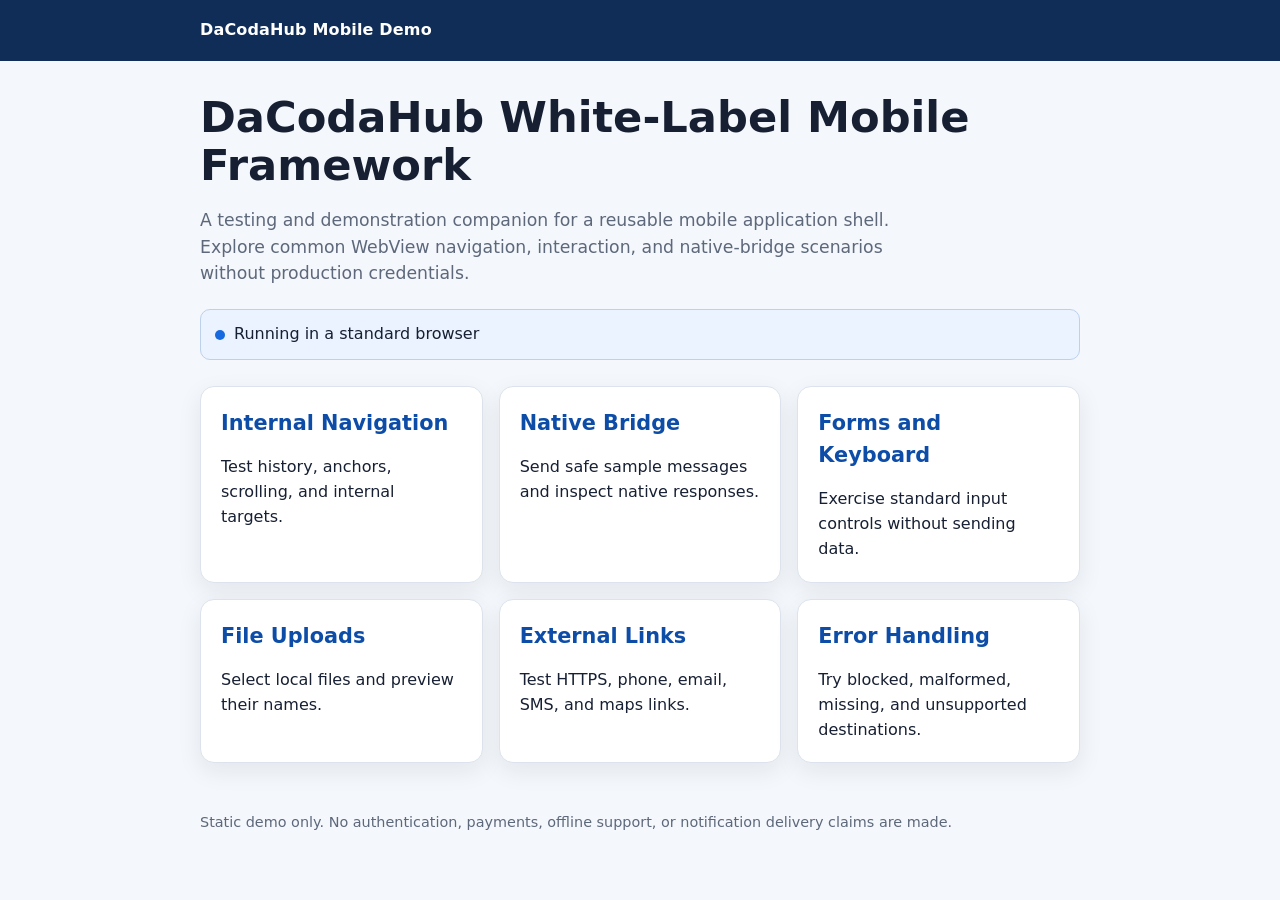
==== index.html @ 65c642e1 "Initial mobile demo site" ====
<!doctype html><html lang="en"><head><meta charset="utf-8"><meta name="viewport" content="width=device-width,initial-scale=1"><title>DaCodaHub Mobile Demo</title><link rel="stylesheet" href="css/styles.css"></head><body>
<header class="site-header"><div class="site-header__inner">DaCodaHub Mobile Demo</div></header><main>
<h1>DaCodaHub White-Label Mobile Framework</h1><p class="lead">A testing and demonstration companion for a reusable mobile application shell. Explore common WebView navigation, interaction, and native-bridge scenarios without production credentials.</p>
<div class="status" role="status" data-environment-status>Checking environment…</div>
<div class="grid">
<a class="card card-link" href="internal-page.html"><h2>Internal Navigation</h2><p>Test history, anchors, scrolling, and internal targets.</p></a>
<a class="card card-link" href="bridge.html"><h2>Native Bridge</h2><p>Send safe sample messages and inspect native responses.</p></a>
<a class="card card-link" href="forms.html"><h2>Forms and Keyboard</h2><p>Exercise standard input controls without sending data.</p></a>
<a class="card card-link" href="uploads.html"><h2>File Uploads</h2><p>Select local files and preview their names.</p></a>
<a class="card card-link" href="external-links.html"><h2>External Links</h2><p>Test HTTPS, phone, email, SMS, and maps links.</p></a>
<a class="card card-link" href="error-tests.html"><h2>Error Handling</h2><p>Try blocked, malformed, missing, and unsupported destinations.</p></a>
</div></main><footer class="site-footer">Static demo only. No authentication, payments, offline support, or notification delivery claims are made.</footer><script src="js/app.js"></script></body></html>
---- css/styles.css ----
:root {
  color-scheme: light;
  --accent: #1769e0;
  --accent-dark: #0d4da8;
  --ink: #172033;
  --muted: #5d687b;
  --surface: #ffffff;
  --background: #f4f7fb;
  --border: #dce3ed;
  --success: #087a4b;
  --warning: #8a5700;
  --shadow: 0 8px 24px rgba(28, 48, 82, 0.08);
}

* { box-sizing: border-box; }
html { scroll-behavior: smooth; }
body {
  margin: 0;
  background: var(--background);
  color: var(--ink);
  font-family: system-ui, -apple-system, BlinkMacSystemFont, "Segoe UI", sans-serif;
  font-size: 16px;
  line-height: 1.55;
}
a { color: var(--accent-dark); }
a:hover { color: var(--accent); }
a:focus-visible, button:focus-visible, input:focus-visible, select:focus-visible, textarea:focus-visible {
  outline: 3px solid #73aaf5;
  outline-offset: 3px;
}
.site-header { background: #102d57; color: #fff; }
.site-header__inner, main, .site-footer {
  width: min(100% - 32px, 880px);
  margin-inline: auto;
}
.site-header__inner { padding: 18px 0; font-weight: 750; letter-spacing: .01em; }
main { padding: 32px 0 48px; }
.site-footer { padding: 0 0 36px; color: var(--muted); font-size: .9rem; }
h1 { margin: 0 0 12px; font-size: clamp(1.8rem, 7vw, 2.7rem); line-height: 1.12; }
h2 { margin-top: 0; font-size: 1.3rem; }
h3 { margin-bottom: 6px; }
.lead { color: var(--muted); font-size: 1.08rem; max-width: 68ch; }
.home-link { display: inline-flex; min-height: 44px; align-items: center; margin-bottom: 18px; font-weight: 650; }
.status {
  display: flex; align-items: center; gap: 9px; margin: 22px 0;
  padding: 12px 14px; border: 1px solid #bed1eb; border-radius: 10px; background: #eaf3ff;
}
.status::before { content: ""; width: 10px; height: 10px; flex: 0 0 auto; border-radius: 50%; background: var(--accent); }
.grid { display: grid; grid-template-columns: repeat(auto-fit, minmax(235px, 1fr)); gap: 16px; margin-top: 26px; }
.card { padding: 20px; border: 1px solid var(--border); border-radius: 14px; background: var(--surface); box-shadow: var(--shadow); }
.card p:last-child { margin-bottom: 0; }
.card-link { display: block; color: inherit; text-decoration: none; transition: transform .15s ease, border-color .15s ease; }
.card-link:hover { color: inherit; border-color: #84ade6; transform: translateY(-2px); }
.card-link h2 { color: var(--accent-dark); margin-bottom: 6px; }
.stack { display: grid; gap: 16px; }
.button, button {
  min-height: 44px; padding: 10px 16px; border: 0; border-radius: 9px; background: var(--accent);
  color: #fff; font: inherit; font-weight: 700; cursor: pointer;
}
.button { display: inline-flex; align-items: center; justify-content: center; text-decoration: none; }
.button:hover, button:hover { background: var(--accent-dark); color: #fff; }
.button--secondary { background: #e7eef8; color: var(--accent-dark); }
.button--secondary:hover { background: #d6e4f7; color: #0b3d82; }
.actions { display: flex; flex-wrap: wrap; gap: 10px; }
label, legend { font-weight: 680; }
.field { display: grid; gap: 6px; }
input, select, textarea {
  width: 100%; min-height: 44px; padding: 10px 12px; border: 1px solid #aeb8c8; border-radius: 8px;
  background: #fff; color: var(--ink); font: inherit;
}
textarea { min-height: 120px; resize: vertical; }
fieldset { margin: 0; padding: 14px; border: 1px solid var(--border); border-radius: 10px; }
.choice { display: flex; align-items: center; gap: 10px; min-height: 44px; font-weight: 400; }
.choice input { width: 20px; min-height: 20px; margin: 0; }
.notice { padding: 12px 14px; border-left: 4px solid var(--success); border-radius: 6px; background: #eaf8f1; color: #075d3b; }
.notice[hidden] { display: none; }
.file-list, .response-log { margin: 10px 0 0; padding-left: 22px; }
.test-row { display: grid; gap: 8px; }
.test-row p { margin: 0; color: var(--muted); }
.code-text { overflow-wrap: anywhere; padding: 10px; border-radius: 6px; background: #f0f2f5; font-family: ui-monospace, monospace; }
.bridge-result { min-height: 48px; margin-top: 14px; padding: 12px; border-radius: 8px; background: #f0f3f8; white-space: pre-wrap; }
.spacer-section { min-height: 42vh; scroll-margin-top: 16px; }
.muted { color: var(--muted); }
@media (max-width: 500px) {
  .site-header__inner, main, .site-footer { width: min(100% - 24px, 880px); }
  main { padding-top: 24px; }
  .actions .button, .actions button { width: 100%; }
}
@media (prefers-reduced-motion: reduce) { html { scroll-behavior: auto; } .card-link { transition: none; } }
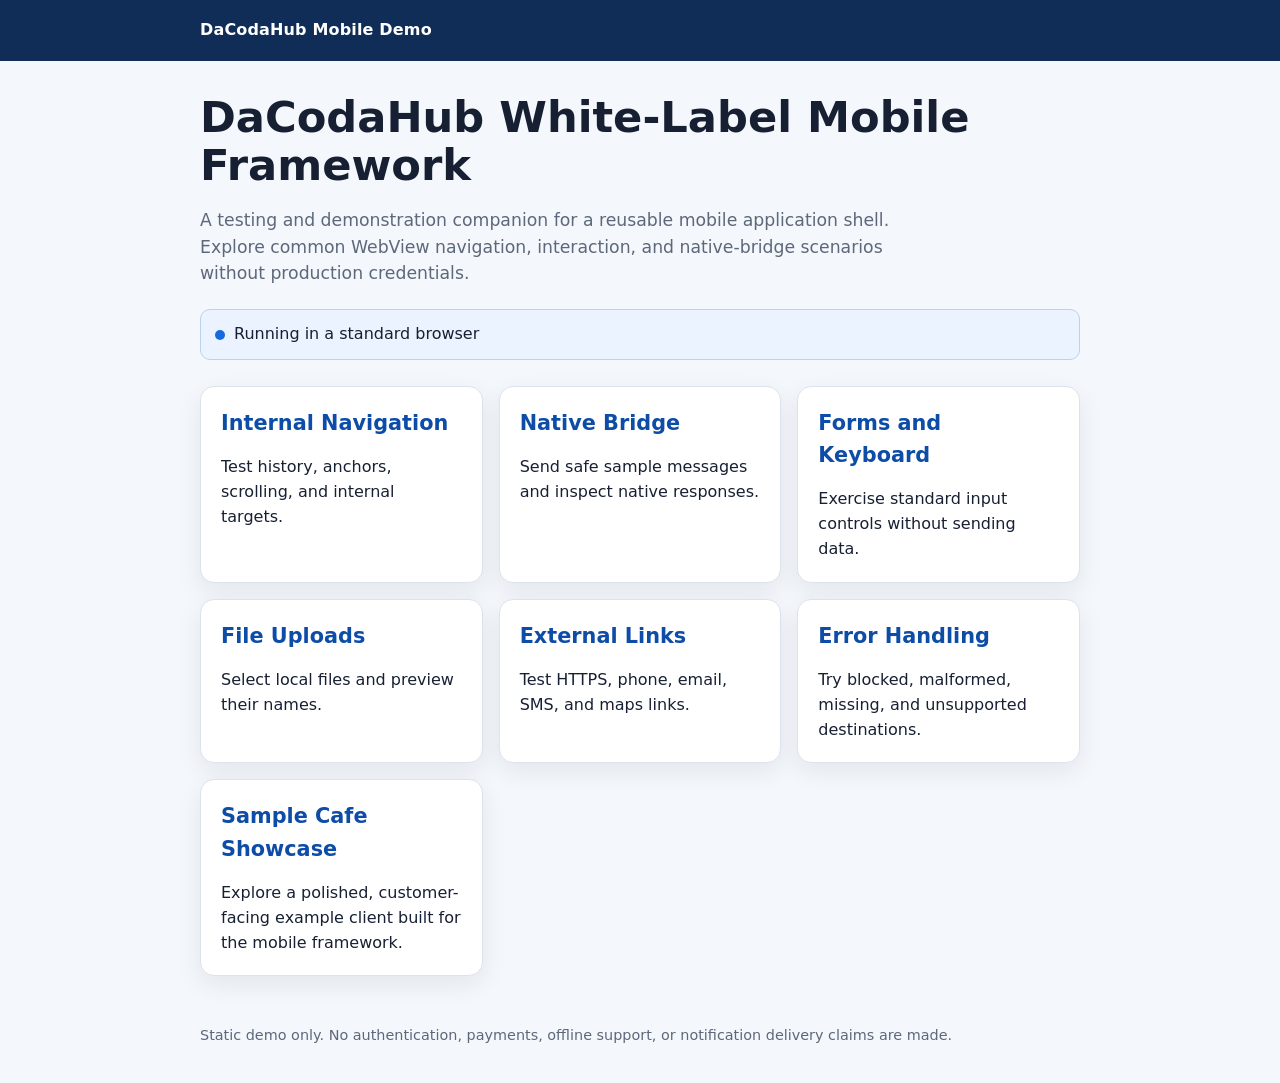
==== commit 55c84488: "Add sample-cafe" ====
--- a/index.html
+++ b/index.html
@@ -9,4 +9,5 @@
 <a class="card card-link" href="uploads.html"><h2>File Uploads</h2><p>Select local files and preview their names.</p></a>
 <a class="card card-link" href="external-links.html"><h2>External Links</h2><p>Test HTTPS, phone, email, SMS, and maps links.</p></a>
 <a class="card card-link" href="error-tests.html"><h2>Error Handling</h2><p>Try blocked, malformed, missing, and unsupported destinations.</p></a>
+<a class="card card-link" href="sample-cafe/"><h2>Sample Cafe Showcase</h2><p>Explore a polished, customer-facing example client built for the mobile framework.</p></a>
 </div></main><footer class="site-footer">Static demo only. No authentication, payments, offline support, or notification delivery claims are made.</footer><script src="js/app.js"></script></body></html>
